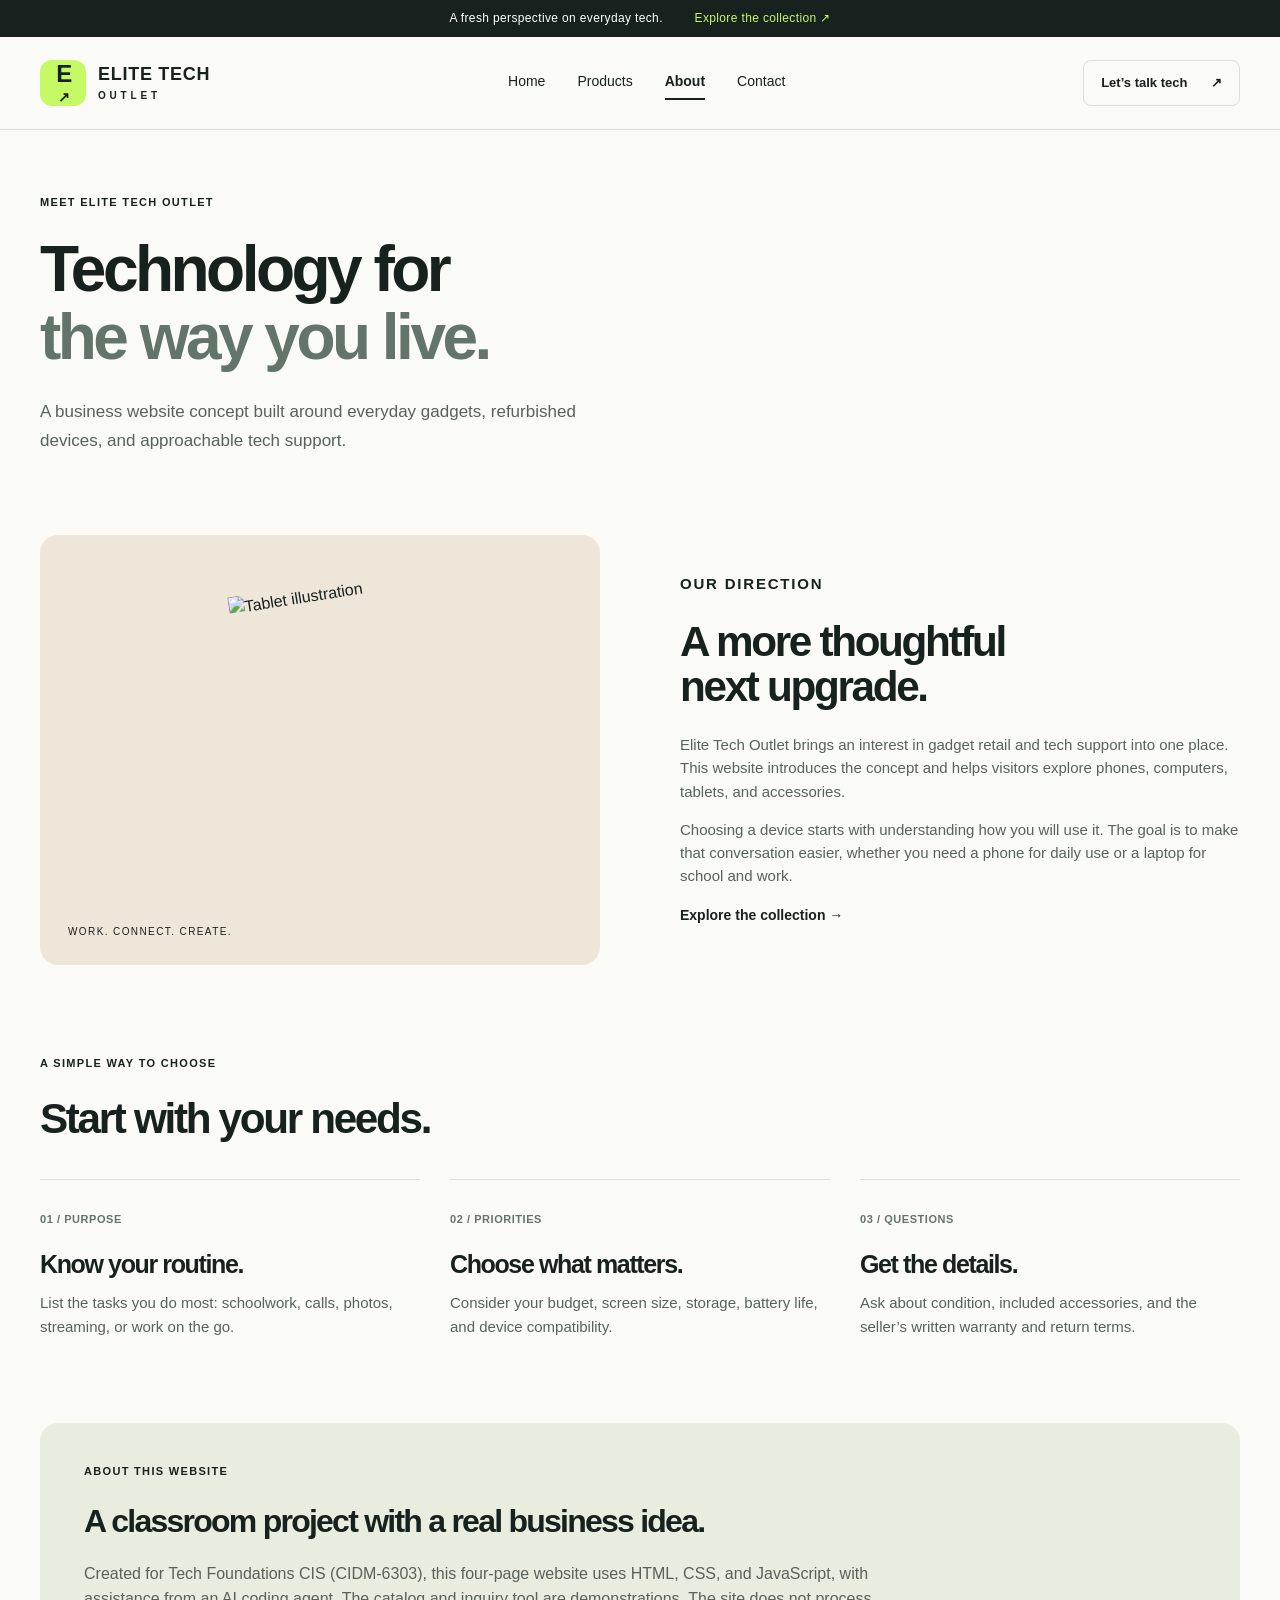
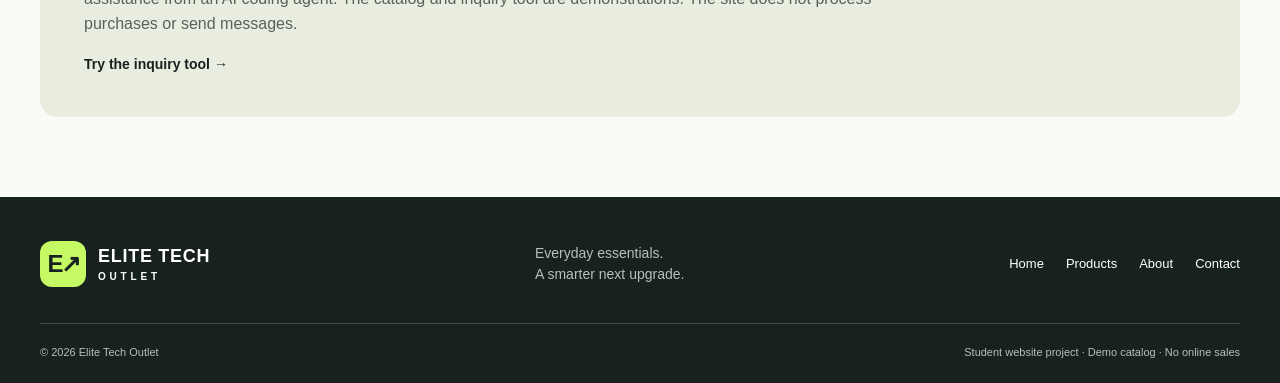
==== about.html @ 3df88bfc "Add website pages" ====
<!DOCTYPE html>
<html lang="en"><head><meta charset="UTF-8"><meta name="viewport" content="width=device-width, initial-scale=1"><meta name="description" content="Learn about the Elite Tech Outlet website concept and how to approach choosing a device."><title>About | Elite Tech Outlet</title><link rel="icon" href="assets/favicon.svg" type="image/svg+xml"><link rel="stylesheet" href="styles.css"><script src="script.js" defer></script></head>
<body><a class="skip" href="#main">Skip to content</a>
<div class="topbar">A fresh perspective on everyday tech. <span>Explore the collection ↗</span></div>
<header><div class="nav-wrap"><a class="brand" href="index.html" aria-label="Elite Tech Outlet home"><span class="monogram">E<span>↗</span></span><span>ELITE TECH<span class="brand-sub">OUTLET</span></span></a><button class="menu-toggle" aria-expanded="false" aria-controls="navigation">Menu <span aria-hidden="true">☰</span></button><nav id="navigation" aria-label="Main navigation"><a href="index.html">Home</a><a href="products.html">Products</a><a href="about.html" aria-current="page">About</a><a href="contact.html">Contact</a></nav><a class="nav-cta" href="contact.html">Let’s talk tech <span aria-hidden="true">↗</span></a></div></header>
<main id="main">
<section class="page-intro container"><p class="eyebrow">MEET ELITE TECH OUTLET</p><h1>Technology for<br><span>the way you live.</span></h1><p class="lead">A business website concept built around everyday gadgets, refurbished devices, and approachable tech support.</p></section>
<section class="about-story container"><div class="story-art"><img src="assets/tablet.svg" alt="Tablet illustration"><span>WORK. CONNECT. CREATE.</span></div><div><p class="eyebrow">OUR DIRECTION</p><h2>A more thoughtful<br>next upgrade.</h2><p>Elite Tech Outlet brings an interest in gadget retail and tech support into one place. This website introduces the concept and helps visitors explore phones, computers, tablets, and accessories.</p><p>Choosing a device starts with understanding how you will use it. The goal is to make that conversation easier, whether you need a phone for daily use or a laptop for school and work.</p><a class="text-link" href="products.html">Explore the collection →</a></div></section>
<section class="section container"><p class="eyebrow">A SIMPLE WAY TO CHOOSE</p><h2>Start with your needs.</h2><div class="steps"><article><span>01 / PURPOSE</span><h3>Know your routine.</h3><p>List the tasks you do most: schoolwork, calls, photos, streaming, or work on the go.</p></article><article><span>02 / PRIORITIES</span><h3>Choose what matters.</h3><p>Consider your budget, screen size, storage, battery life, and device compatibility.</p></article><article><span>03 / QUESTIONS</span><h3>Get the details.</h3><p>Ask about condition, included accessories, and the seller’s written warranty and return terms.</p></article></div></section>
<section class="project-note container"><p class="eyebrow">ABOUT THIS WEBSITE</p><h2>A classroom project with a real business idea.</h2><p>Created for Tech Foundations CIS (CIDM-6303), this four-page website uses HTML, CSS, and JavaScript, with assistance from an AI coding agent. The catalog and inquiry tool are demonstrations. The site does not process purchases or send messages.</p><a class="text-link" href="contact.html">Try the inquiry tool →</a></section></main>
<footer><div class="footer-top"><a class="brand" href="index.html"><span class="monogram">E↗</span><span>ELITE TECH<span class="brand-sub">OUTLET</span></span></a><p>Everyday essentials.<br>A smarter next upgrade.</p><nav aria-label="Footer navigation"><a href="index.html">Home</a><a href="products.html">Products</a><a href="about.html" aria-current="page">About</a><a href="contact.html">Contact</a></nav></div><div class="footer-bottom"><span>© 2026 Elite Tech Outlet</span><span>Student website project · Demo catalog · No online sales</span></div></footer></body></html>
---- styles.css ----
:root{--ink:#17211d;--muted:#57625b;--paper:#fafbf7;--green:#c5fa65;--line:#dce1d7;--radius:18px}*{box-sizing:border-box}body{margin:0;background:var(--paper);color:var(--ink);font-family:Arial,Helvetica,sans-serif;line-height:1.55}a{color:inherit;text-decoration:none}button,input,select,textarea{font:inherit}button,a,input,textarea,select{-webkit-tap-highlight-color:transparent}button{cursor:pointer}img{max-width:100%;display:block}h1,h2,h3,p{margin-top:0}h1,h2,h3{line-height:1.07;letter-spacing:-.055em}h1{font-size:clamp(42px,5.3vw,76px);margin-bottom:26px;font-weight:700}h1>span{color:#637468}h2{font-size:clamp(30px,3.3vw,46px);margin-bottom:24px}h3{font-size:28px}p{color:var(--muted)}.container{width:min(1200px,calc(100% - 80px));margin:auto}.topbar{background:var(--ink);color:#fff;text-align:center;font-size:12px;padding:9px 20px;letter-spacing:.03em}.topbar span{margin-left:28px;color:var(--green)}header{border-bottom:1px solid var(--line)}.nav-wrap{max-width:1320px;padding:23px 40px;margin:auto;display:flex;align-items:center;justify-content:space-between;gap:30px}.brand{display:inline-flex;align-items:center;gap:12px;font-weight:800;font-size:18px;letter-spacing:.04em;line-height:1.15}.monogram{display:grid;place-items:center;width:46px;height:46px;border-radius:12px;background:var(--green);font-size:24px;letter-spacing:-.1em}.monogram span{font-size:14px}.brand-sub{display:block;font-size:10px;letter-spacing:.38em;margin-top:5px}.nav-wrap nav{display:flex;gap:32px;font-size:14px}.nav-wrap nav a{padding:5px 0}.nav-wrap nav a[aria-current]{border-bottom:2px solid var(--ink);font-weight:bold}.nav-cta{font-size:13px;font-weight:bold;border:1px solid var(--line);padding:12px 17px;border-radius:8px}.nav-cta span{margin-left:20px}.menu-toggle{display:none}.hero{display:grid;grid-template-columns:1.05fr 1fr;gap:56px;align-items:center;padding-top:64px;padding-bottom:64px}.eyebrow{font-size:11px;font-weight:700;letter-spacing:.12em;color:var(--ink);margin-bottom:24px}.dot{display:inline-block;width:7px;height:7px;border-radius:50%;background:#709e33;margin-right:7px}.lead{font-size:17px;max-width:540px;line-height:1.7}.actions{display:flex;align-items:center;gap:28px;margin-top:30px}.button{display:inline-flex;align-items:center;justify-content:center;gap:28px;background:var(--ink);color:white;padding:16px 22px;border-radius:8px;border:0;font-size:14px;font-weight:bold;line-height:1.4}.button:hover{background:#354d3e}.text-link{font-size:14px;font-weight:bold}.text-link:hover{text-decoration:underline}.hero-note{font-size:11px;margin:32px 0 0;color:#788177;letter-spacing:.03em}.hero-art{height:480px;background:#e9eddf;border-radius:24px;position:relative;overflow:hidden}.art-grid{position:absolute;inset:0;background-image:linear-gradient(#d6ddce 1px,transparent 1px),linear-gradient(90deg,#d6ddce 1px,transparent 1px);background-size:44px 44px;opacity:.55}.hero-art:after{content:'';position:absolute;width:320px;height:320px;border-radius:50%;border:1px solid #abbc98;top:65px;left:75px}.art-caption,.art-bottom{position:absolute;font-size:10px;letter-spacing:.13em;font-weight:bold;left:28px;z-index:3}.art-caption{top:27px}.art-bottom{bottom:24px}.hero-laptop{position:absolute;width:88%;top:70px;left:-6%;transform:rotate(-9deg);z-index:1;filter:drop-shadow(0 25px 20px #52613f33)}.hero-phone{position:absolute;width:60%;top:110px;right:-9%;transform:rotate(12deg);z-index:2;filter:drop-shadow(0 20px 12px #26322133)}.floating-label{position:absolute;bottom:65px;left:26px;border:1px solid #ffffff80;background:#fafbf7e8;padding:13px 17px;border-radius:10px;font-size:11px;z-index:3}.category-strip{display:grid;grid-template-columns:repeat(4,1fr);border-top:1px solid var(--line);border-bottom:1px solid var(--line)}.category-strip a{padding:26px 22px;font-size:17px;display:flex;gap:16px;align-items:center;border-right:1px solid var(--line)}.category-strip a:last-child{border:0}.category-strip span{font-size:10px;color:#768071}.category-strip b{margin-left:auto}.category-strip a:hover{background:#edf3e5}.section{padding-top:80px;padding-bottom:70px}.section-heading{display:flex;justify-content:space-between;align-items:end;gap:30px;margin-bottom:25px}.section-heading h2{margin-bottom:0}.section-heading p:last-child{font-size:14px;margin-bottom:0}.editorial-grid{display:grid;grid-template-columns:1fr 1fr;gap:24px}.editorial-card{min-height:310px;border-radius:var(--radius);padding:34px;position:relative;overflow:hidden;display:flex;align-items:center}.lavender{background:#e7e7f4}.peach{background:#f0e8dd}.editorial-card>div{z-index:1;width:60%}.editorial-card h3{font-size:33px;margin-top:18px}.editorial-card img{position:absolute;width:52%;right:-5%;bottom:18px;transform:rotate(10deg)}.editorial-card.peach img{width:57%;bottom:35px}.guidance{background:var(--green);border-radius:var(--radius);padding:42px 44px;display:flex;justify-content:space-between;gap:50px;align-items:center;margin-bottom:80px}.guidance>div{max-width:660px}.guidance h2{font-size:37px;margin-bottom:16px}.guidance p:last-child{margin-bottom:0;color:#394634;font-size:15px}.guidance .eyebrow{margin-bottom:16px}.guidance .button{flex-shrink:0}footer{background:var(--ink);color:#fff;padding:44px 40px 22px}.footer-top,.footer-bottom{max-width:1200px;margin:auto;display:flex;align-items:center;justify-content:space-between;gap:30px}.footer-top p{font-size:14px;margin:0;color:#b7c1ba}.footer-top .monogram{color:var(--ink)}.footer-top nav{display:flex;gap:22px;font-size:13px}.footer-bottom{margin-top:36px;padding-top:20px;border-top:1px solid #415047;font-size:11px;color:#b7c1ba}.page-intro{padding-top:64px;padding-bottom:38px}.page-intro h1{font-size:clamp(42px,5vw,67px)}.catalog-note{max-width:750px;font-size:12px;padding-left:14px;border-left:2px solid #a1b489;margin-top:25px}.catalog{padding-bottom:65px}.catalog-toolbar{display:flex;justify-content:space-between;gap:20px;border-top:1px solid var(--line);padding:25px 0 10px;align-items:center}.filters{display:flex;gap:8px;flex-wrap:wrap}.filter{border:1px solid var(--line);border-radius:30px;background:transparent;padding:9px 17px;font-size:12px}.filter[aria-pressed=true]{background:var(--ink);color:#fff;border-color:var(--ink)}.search-wrap{position:relative;min-width:235px}.search-wrap input{width:100%;padding-right:30px}.search-wrap>span{position:absolute;right:14px;top:8px;pointer-events:none}.results{font-size:12px;margin:10px 0 24px}.product-grid{display:grid;grid-template-columns:repeat(3,1fr);gap:30px 24px}.product-card{border:1px solid var(--line);border-radius:16px;overflow:hidden;background:white}.product-image{background:#edf0e6;position:relative;padding:36px 30px 18px;height:255px;display:flex;justify-content:center}.product-card:nth-child(2n) .product-image{background:#e8eaf2}.product-card:nth-child(3n) .product-image{background:#f3eade}.product-image img{height:100%;width:100%;object-fit:contain;transition:transform .2s}.product-card:hover img{transform:translateY(-5px)}.product-tag{position:absolute;left:18px;top:15px;font-size:10px;letter-spacing:.06em}.product-content{padding:24px}.product-content h2{font-size:23px;letter-spacing:-.035em;margin-bottom:12px}.product-content p{font-size:14px;min-height:66px}.product-content .text-link{font-size:12px;display:flex;justify-content:space-between}.about-story{display:grid;grid-template-columns:1fr 1fr;gap:80px;align-items:center;padding:24px 0 10px}.about-story p{font-size:15px}.story-art{background:#efe6da;border-radius:18px;height:430px;display:flex;align-items:center;justify-content:center;position:relative}.story-art img{height:330px;transform:rotate(-9deg)}.story-art span{position:absolute;bottom:25px;left:28px;font-size:10px;letter-spacing:.14em}.steps{display:grid;grid-template-columns:repeat(3,1fr);gap:30px;margin-top:38px}.steps article{border-top:1px solid var(--line);padding-top:26px}.steps span{font-size:11px;color:#637468;font-weight:bold;letter-spacing:.05em}.steps h3{font-size:25px;margin:20px 0 14px}.steps p{font-size:15px}.project-note{background:#e9eddf;border-radius:18px;padding:40px 44px;margin-bottom:80px}.project-note h2{font-size:32px}.project-note p{max-width:850px}.contact-layout{display:grid;grid-template-columns:.85fr 1.25fr;gap:80px;padding-top:20px;padding-bottom:20px}.contact-layout aside>p{font-size:15px;max-width:340px}.contact-layout aside h2{font-size:38px}.contact-tip{display:flex;gap:16px;margin-top:36px}.contact-tip>span{background:#e9eddf;border-radius:50%;padding:5px 12px;height:38px}.contact-tip h3{font-size:18px;letter-spacing:-.02em;margin-bottom:8px}.contact-tip p{font-size:14px}.demo-notice{border-top:1px solid var(--line);padding-top:24px;margin-top:20px;font-size:13px}.demo-notice strong{font-size:12px;color:var(--ink)}form{background:white;border:1px solid var(--line);border-radius:18px;padding:34px}form h2{font-size:27px;margin-bottom:30px}.field-row{display:grid;grid-template-columns:1fr 1fr;gap:18px}.field{margin-bottom:21px}label{display:block;font-size:12px;font-weight:bold;margin-bottom:8px}label span{font-weight:normal;color:var(--muted)}input,select,textarea{width:100%;background:var(--paper);border:1px solid #cdd5ca;border-radius:7px;padding:12px 13px;color:var(--ink);font-size:14px}textarea{resize:vertical;min-height:130px}.checkbox{display:flex;align-items:flex-start;gap:10px;margin-bottom:24px}.checkbox input{width:auto;margin-top:4px;accent-color:var(--ink)}.checkbox span{font-size:12px}.faq{max-width:900px}.faq details{border-bottom:1px solid var(--line);padding:20px 0}.faq summary{cursor:pointer;font-size:17px;font-weight:bold}.faq details p{margin:18px 0 5px;font-size:15px}.skip{position:fixed;top:-100px;left:15px;padding:12px;background:var(--green);z-index:100}.skip:focus{top:10px}:focus-visible{outline:3px solid #577da4;outline-offset:4px}.sr-only{position:absolute;width:1px;height:1px;overflow:hidden;clip:rect(0,0,0,0)}[hidden]{display:none!important}#form-status{font-size:13px;margin:18px 0 0}#form-status a{text-decoration:underline;font-weight:bold}.menu-toggle{border:0;background:transparent;font-size:14px}
@media(min-width:1450px){.hero{padding-top:85px;padding-bottom:85px}.hero-art{height:500px}}@media(max-width:1000px){.container{width:calc(100% - 48px)}.nav-wrap{padding:20px 24px}.nav-cta{display:none}.hero{gap:30px}.hero-art{height:400px}.hero-copy h1{font-size:52px}.hero-laptop{top:80px}.hero-phone{top:110px}.actions{gap:18px}.category-strip a{padding:22px 14px}.catalog-toolbar{align-items:flex-start;flex-direction:column}.search-wrap{width:100%}.about-story{gap:40px}.contact-layout{gap:35px}.guidance{gap:24px;padding:35px}.guidance h2{font-size:30px}.footer-top nav{gap:14px}.editorial-card{padding:25px}.editorial-card h3{font-size:29px}}
@media(max-width:700px){.container{width:calc(100% - 36px)}.topbar{font-size:10px}.topbar span{display:none}.nav-wrap{padding:18px;flex-wrap:wrap;gap:15px}.brand{font-size:15px}.monogram{width:39px;height:39px}.menu-toggle{display:block}.nav-wrap nav{display:flex;flex-basis:100%;justify-content:space-between;gap:10px;padding-top:12px}.js .nav-wrap nav{display:none}.js .nav-wrap nav.is-open{display:flex}.hero{grid-template-columns:1fr;padding-top:40px;padding-bottom:35px;gap:35px}.hero-copy h1{font-size:51px}.lead{font-size:16px}.hero-art{height:370px}.hero-laptop{width:85%;top:25px}.hero-phone{width:52%;top:50px;right:-4%}.hero-art:after{top:10px}.hero-note{margin-top:24px}.category-strip{grid-template-columns:repeat(2,1fr)}.category-strip a{padding:18px 12px;font-size:15px}.category-strip a:nth-child(2){border-right:0}.category-strip a:nth-child(-n+2){border-bottom:1px solid var(--line)}.section{padding-top:50px;padding-bottom:45px}.section-heading{display:block}.section-heading>p{margin-top:20px}.editorial-grid{grid-template-columns:1fr}.editorial-card{min-height:270px;padding:28px}.editorial-card img{width:48%}.guidance{display:block;padding:30px 25px;margin-bottom:45px}.guidance .button{margin-top:25px}.guidance h2{font-size:32px}.page-intro{padding-top:42px;padding-bottom:25px}.page-intro h1{font-size:46px}.product-grid{grid-template-columns:1fr 1fr;gap:16px}.product-image{height:190px;padding:35px 12px 15px}.product-content{padding:18px 15px}.product-content h2{font-size:20px}.product-content p{font-size:13px;min-height:100px}.product-content .text-link{font-size:11px;gap:6px}.filter{padding:9px 13px}.catalog{padding-bottom:40px}.about-story{grid-template-columns:1fr;gap:35px}.story-art{height:320px}.story-art img{height:255px}.steps{grid-template-columns:1fr;gap:12px}.steps h3{margin-top:15px}.project-note{padding:30px 25px;margin-bottom:45px}.project-note h2{font-size:29px}.contact-layout{grid-template-columns:1fr;gap:25px}.contact-layout aside h2{font-size:34px}.contact-layout aside>p{max-width:none}.contact-tip{margin-top:24px}.field-row{grid-template-columns:1fr;gap:0}form{padding:25px 20px}.footer-top{flex-wrap:wrap}.footer-top p{font-size:12px}.footer-top nav{width:100%;justify-content:space-between;margin-top:10px}.footer-bottom{display:block;font-size:10px}.footer-bottom span{display:block;margin-top:6px}footer{padding:35px 22px 22px}}
@media(prefers-reduced-motion:reduce){*{transition:none!important}}@media(max-width:380px){.product-grid{grid-template-columns:1fr}.product-content p{min-height:0}.hero-copy h1{font-size:42px}.actions{flex-wrap:wrap}}
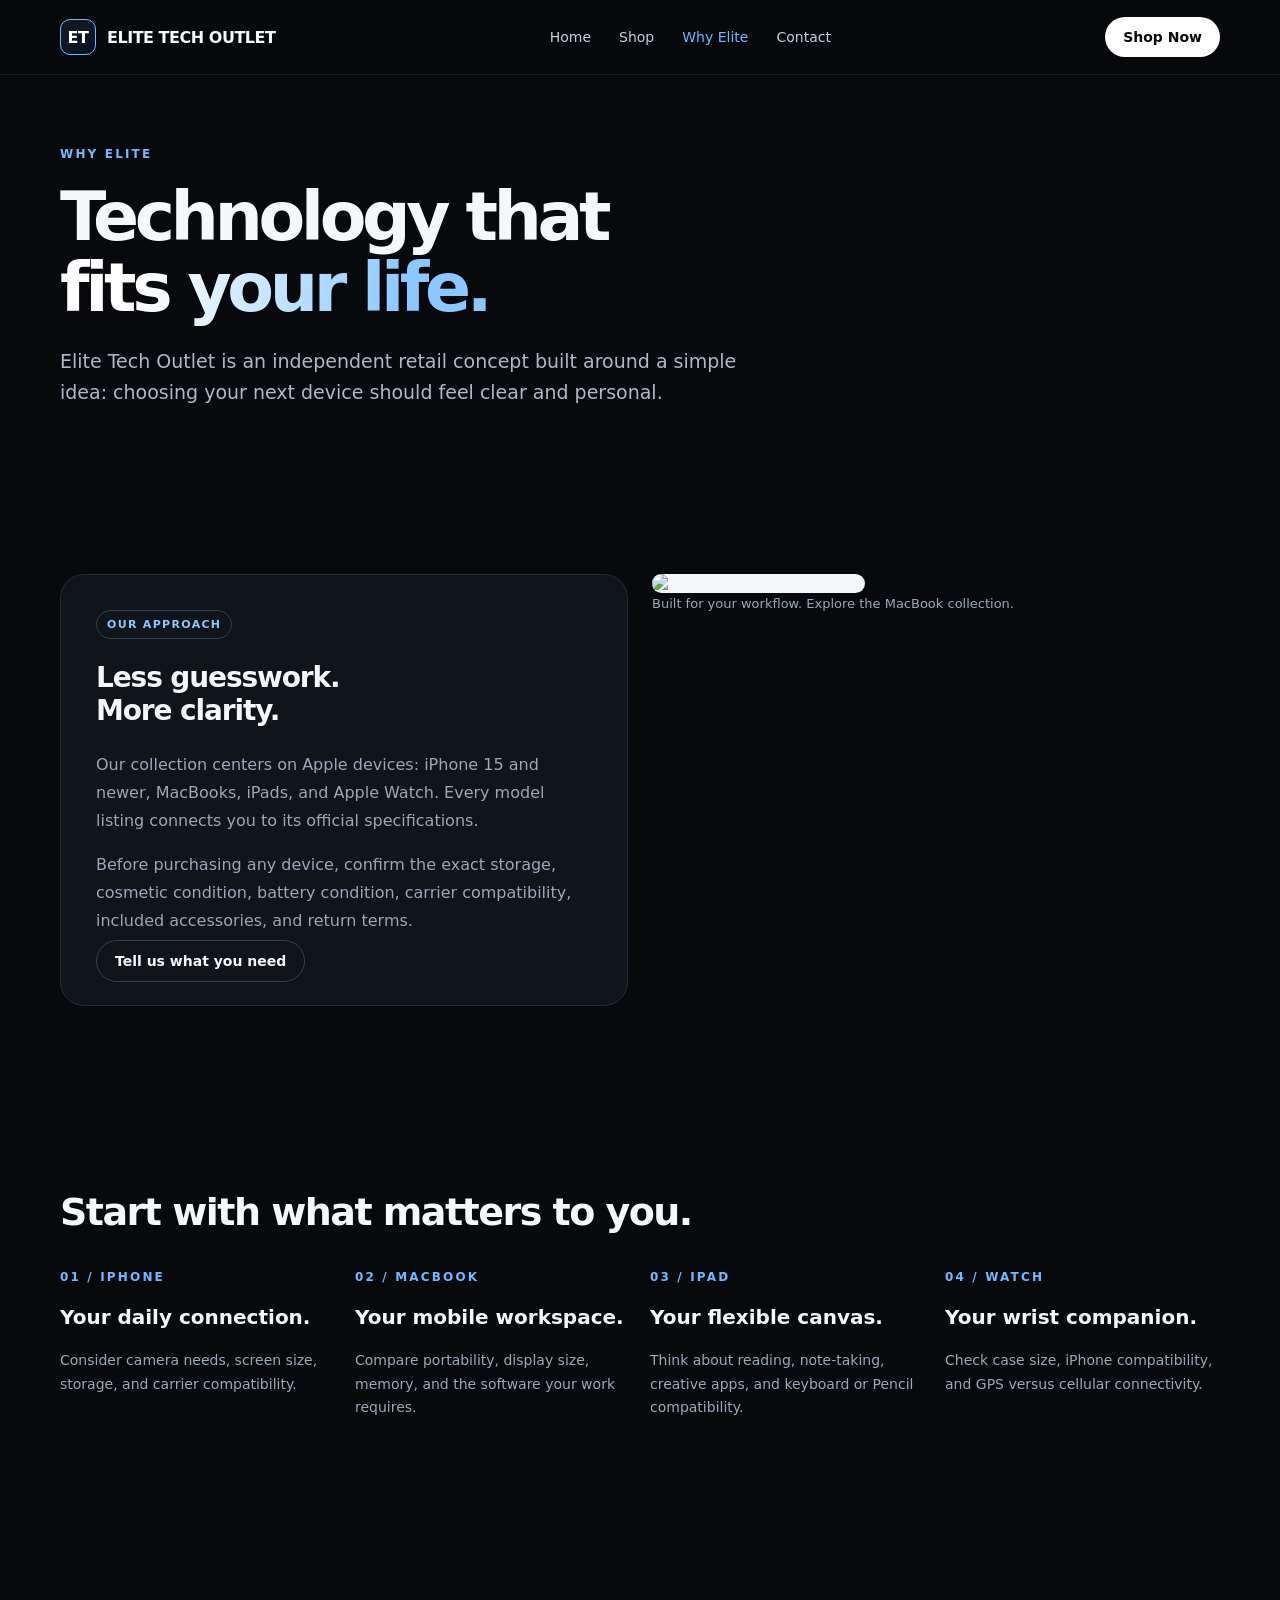
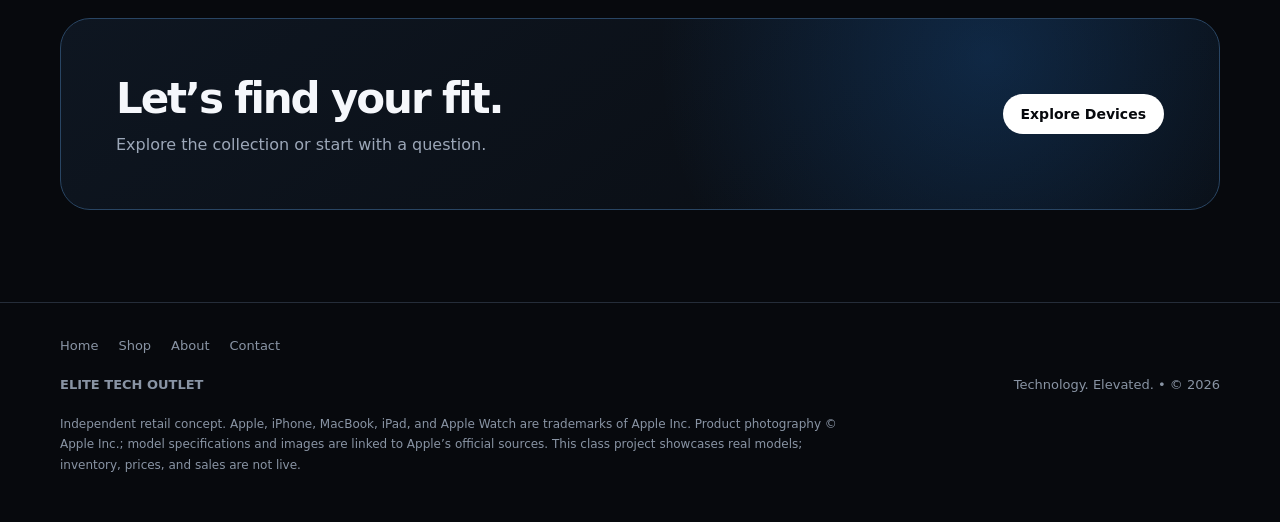
==== commit 5c27ab24: "Upload website design and Apple catalog" ====
--- a/about.html
+++ b/about.html
@@ -1,11 +1 @@
-<!DOCTYPE html>
-<html lang="en"><head><meta charset="UTF-8"><meta name="viewport" content="width=device-width, initial-scale=1"><meta name="description" content="Learn about the Elite Tech Outlet website concept and how to approach choosing a device."><title>About | Elite Tech Outlet</title><link rel="icon" href="assets/favicon.svg" type="image/svg+xml"><link rel="stylesheet" href="styles.css"><script src="script.js" defer></script></head>
-<body><a class="skip" href="#main">Skip to content</a>
-<div class="topbar">A fresh perspective on everyday tech. <span>Explore the collection ↗</span></div>
-<header><div class="nav-wrap"><a class="brand" href="index.html" aria-label="Elite Tech Outlet home"><span class="monogram">E<span>↗</span></span><span>ELITE TECH<span class="brand-sub">OUTLET</span></span></a><button class="menu-toggle" aria-expanded="false" aria-controls="navigation">Menu <span aria-hidden="true">☰</span></button><nav id="navigation" aria-label="Main navigation"><a href="index.html">Home</a><a href="products.html">Products</a><a href="about.html" aria-current="page">About</a><a href="contact.html">Contact</a></nav><a class="nav-cta" href="contact.html">Let’s talk tech <span aria-hidden="true">↗</span></a></div></header>
-<main id="main">
-<section class="page-intro container"><p class="eyebrow">MEET ELITE TECH OUTLET</p><h1>Technology for<br><span>the way you live.</span></h1><p class="lead">A business website concept built around everyday gadgets, refurbished devices, and approachable tech support.</p></section>
-<section class="about-story container"><div class="story-art"><img src="assets/tablet.svg" alt="Tablet illustration"><span>WORK. CONNECT. CREATE.</span></div><div><p class="eyebrow">OUR DIRECTION</p><h2>A more thoughtful<br>next upgrade.</h2><p>Elite Tech Outlet brings an interest in gadget retail and tech support into one place. This website introduces the concept and helps visitors explore phones, computers, tablets, and accessories.</p><p>Choosing a device starts with understanding how you will use it. The goal is to make that conversation easier, whether you need a phone for daily use or a laptop for school and work.</p><a class="text-link" href="products.html">Explore the collection →</a></div></section>
-<section class="section container"><p class="eyebrow">A SIMPLE WAY TO CHOOSE</p><h2>Start with your needs.</h2><div class="steps"><article><span>01 / PURPOSE</span><h3>Know your routine.</h3><p>List the tasks you do most: schoolwork, calls, photos, streaming, or work on the go.</p></article><article><span>02 / PRIORITIES</span><h3>Choose what matters.</h3><p>Consider your budget, screen size, storage, battery life, and device compatibility.</p></article><article><span>03 / QUESTIONS</span><h3>Get the details.</h3><p>Ask about condition, included accessories, and the seller’s written warranty and return terms.</p></article></div></section>
-<section class="project-note container"><p class="eyebrow">ABOUT THIS WEBSITE</p><h2>A classroom project with a real business idea.</h2><p>Created for Tech Foundations CIS (CIDM-6303), this four-page website uses HTML, CSS, and JavaScript, with assistance from an AI coding agent. The catalog and inquiry tool are demonstrations. The site does not process purchases or send messages.</p><a class="text-link" href="contact.html">Try the inquiry tool →</a></section></main>
-<footer><div class="footer-top"><a class="brand" href="index.html"><span class="monogram">E↗</span><span>ELITE TECH<span class="brand-sub">OUTLET</span></span></a><p>Everyday essentials.<br>A smarter next upgrade.</p><nav aria-label="Footer navigation"><a href="index.html">Home</a><a href="products.html">Products</a><a href="about.html" aria-current="page">About</a><a href="contact.html">Contact</a></nav></div><div class="footer-bottom"><span>© 2026 Elite Tech Outlet</span><span>Student website project · Demo catalog · No online sales</span></div></footer></body></html>+<!DOCTYPE html><html lang="en"><head><meta charset="UTF-8"><meta name="viewport" content="width=device-width,initial-scale=1"><title>Why Elite | Elite Tech Outlet</title><meta name="description" content="Explore iPhone 15 and newer, MacBook, iPad, and Apple Watch at Elite Tech Outlet."><link rel="icon" href="assets/favicon.svg"><link rel="stylesheet" href="styles.css"><script src="script.js" defer></script></head><body><a class="skip" href="#main">Skip to content</a><header><div class="container"><nav aria-label="Main navigation"><a class="brand" href="index.html"><span class="mark">ET</span><span>ELITE TECH OUTLET</span></a><div class="links" id="nav-links"><a href="index.html">Home</a><a href="products.html">Shop</a><a href="about.html" aria-current="page">Why Elite</a><a href="contact.html">Contact</a></div><a class="navbtn" href="products.html">Shop Now</a><button class="menu-toggle" aria-expanded="false" aria-controls="nav-links" aria-label="Toggle navigation">Menu</button></nav></div></header><main id="main"><section class="intro"><div class="container"><div class="eyebrow">Why Elite</div><h1>Technology that<br><span class="gradient">fits your life.</span></h1><p class="lead">Elite Tech Outlet is an independent retail concept built around a simple idea: choosing your next device should feel clear and personal.</p></div></section><section><div class="container two-col"><div class="copy-panel"><span class="tag">Our approach</span><h2>Less guesswork.<br>More clarity.</h2><p>Our collection centers on Apple devices: iPhone 15 and newer, MacBooks, iPads, and Apple Watch. Every model listing connects you to its official specifications.</p><p>Before purchasing any device, confirm the exact storage, cosmetic condition, battery condition, carrier compatibility, included accessories, and return terms.</p><a class="secondary" href="contact.html">Tell us what you need</a></div><div><img src="assets/macbook-pro.png" alt="MacBook Pro 14-inch M4" class="editorial-image" loading="lazy"><p class="catalog-note">Built for your workflow. Explore the MacBook collection.</p></div></div></section><section><div class="container"><div class="section-head"><h2>Start with what matters to you.</h2></div><div class="guide"><div><span class="eyebrow">01 / iPhone</span><h3>Your daily connection.</h3><p>Consider camera needs, screen size, storage, and carrier compatibility.</p></div><div><span class="eyebrow">02 / MacBook</span><h3>Your mobile workspace.</h3><p>Compare portability, display size, memory, and the software your work requires.</p></div><div><span class="eyebrow">03 / iPad</span><h3>Your flexible canvas.</h3><p>Think about reading, note-taking, creative apps, and keyboard or Pencil compatibility.</p></div><div><span class="eyebrow">04 / Watch</span><h3>Your wrist companion.</h3><p>Check case size, iPhone compatibility, and GPS versus cellular connectivity.</p></div></div></div></section><section><div class="container"><div class="cta"><div><h2>Let’s find your fit.</h2><p>Explore the collection or start with a question.</p></div><a class="hero-btn" href="products.html">Explore Devices</a></div></div></section></main><footer><div class="container"><div class="footer-links"><a href="index.html">Home</a><a href="products.html">Shop</a><a href="about.html">About</a><a href="contact.html">Contact</a></div><div class="foot"><strong>ELITE TECH OUTLET</strong><span>Technology. Elevated. • © 2026</span></div><p class="legal">Independent retail concept. Apple, iPhone, MacBook, iPad, and Apple Watch are trademarks of Apple Inc. Product photography © Apple Inc.; model specifications and images are linked to Apple’s official sources. This class project showcases real models; inventory, prices, and sales are not live.</p></div></footer></body></html>
--- a/styles.css
+++ b/styles.css
@@ -1,4 +1,27 @@
-:root{--ink:#17211d;--muted:#57625b;--paper:#fafbf7;--green:#c5fa65;--line:#dce1d7;--radius:18px}*{box-sizing:border-box}body{margin:0;background:var(--paper);color:var(--ink);font-family:Arial,Helvetica,sans-serif;line-height:1.55}a{color:inherit;text-decoration:none}button,input,select,textarea{font:inherit}button,a,input,textarea,select{-webkit-tap-highlight-color:transparent}button{cursor:pointer}img{max-width:100%;display:block}h1,h2,h3,p{margin-top:0}h1,h2,h3{line-height:1.07;letter-spacing:-.055em}h1{font-size:clamp(42px,5.3vw,76px);margin-bottom:26px;font-weight:700}h1>span{color:#637468}h2{font-size:clamp(30px,3.3vw,46px);margin-bottom:24px}h3{font-size:28px}p{color:var(--muted)}.container{width:min(1200px,calc(100% - 80px));margin:auto}.topbar{background:var(--ink);color:#fff;text-align:center;font-size:12px;padding:9px 20px;letter-spacing:.03em}.topbar span{margin-left:28px;color:var(--green)}header{border-bottom:1px solid var(--line)}.nav-wrap{max-width:1320px;padding:23px 40px;margin:auto;display:flex;align-items:center;justify-content:space-between;gap:30px}.brand{display:inline-flex;align-items:center;gap:12px;font-weight:800;font-size:18px;letter-spacing:.04em;line-height:1.15}.monogram{display:grid;place-items:center;width:46px;height:46px;border-radius:12px;background:var(--green);font-size:24px;letter-spacing:-.1em}.monogram span{font-size:14px}.brand-sub{display:block;font-size:10px;letter-spacing:.38em;margin-top:5px}.nav-wrap nav{display:flex;gap:32px;font-size:14px}.nav-wrap nav a{padding:5px 0}.nav-wrap nav a[aria-current]{border-bottom:2px solid var(--ink);font-weight:bold}.nav-cta{font-size:13px;font-weight:bold;border:1px solid var(--line);padding:12px 17px;border-radius:8px}.nav-cta span{margin-left:20px}.menu-toggle{display:none}.hero{display:grid;grid-template-columns:1.05fr 1fr;gap:56px;align-items:center;padding-top:64px;padding-bottom:64px}.eyebrow{font-size:11px;font-weight:700;letter-spacing:.12em;color:var(--ink);margin-bottom:24px}.dot{display:inline-block;width:7px;height:7px;border-radius:50%;background:#709e33;margin-right:7px}.lead{font-size:17px;max-width:540px;line-height:1.7}.actions{display:flex;align-items:center;gap:28px;margin-top:30px}.button{display:inline-flex;align-items:center;justify-content:center;gap:28px;background:var(--ink);color:white;padding:16px 22px;border-radius:8px;border:0;font-size:14px;font-weight:bold;line-height:1.4}.button:hover{background:#354d3e}.text-link{font-size:14px;font-weight:bold}.text-link:hover{text-decoration:underline}.hero-note{font-size:11px;margin:32px 0 0;color:#788177;letter-spacing:.03em}.hero-art{height:480px;background:#e9eddf;border-radius:24px;position:relative;overflow:hidden}.art-grid{position:absolute;inset:0;background-image:linear-gradient(#d6ddce 1px,transparent 1px),linear-gradient(90deg,#d6ddce 1px,transparent 1px);background-size:44px 44px;opacity:.55}.hero-art:after{content:'';position:absolute;width:320px;height:320px;border-radius:50%;border:1px solid #abbc98;top:65px;left:75px}.art-caption,.art-bottom{position:absolute;font-size:10px;letter-spacing:.13em;font-weight:bold;left:28px;z-index:3}.art-caption{top:27px}.art-bottom{bottom:24px}.hero-laptop{position:absolute;width:88%;top:70px;left:-6%;transform:rotate(-9deg);z-index:1;filter:drop-shadow(0 25px 20px #52613f33)}.hero-phone{position:absolute;width:60%;top:110px;right:-9%;transform:rotate(12deg);z-index:2;filter:drop-shadow(0 20px 12px #26322133)}.floating-label{position:absolute;bottom:65px;left:26px;border:1px solid #ffffff80;background:#fafbf7e8;padding:13px 17px;border-radius:10px;font-size:11px;z-index:3}.category-strip{display:grid;grid-template-columns:repeat(4,1fr);border-top:1px solid var(--line);border-bottom:1px solid var(--line)}.category-strip a{padding:26px 22px;font-size:17px;display:flex;gap:16px;align-items:center;border-right:1px solid var(--line)}.category-strip a:last-child{border:0}.category-strip span{font-size:10px;color:#768071}.category-strip b{margin-left:auto}.category-strip a:hover{background:#edf3e5}.section{padding-top:80px;padding-bottom:70px}.section-heading{display:flex;justify-content:space-between;align-items:end;gap:30px;margin-bottom:25px}.section-heading h2{margin-bottom:0}.section-heading p:last-child{font-size:14px;margin-bottom:0}.editorial-grid{display:grid;grid-template-columns:1fr 1fr;gap:24px}.editorial-card{min-height:310px;border-radius:var(--radius);padding:34px;position:relative;overflow:hidden;display:flex;align-items:center}.lavender{background:#e7e7f4}.peach{background:#f0e8dd}.editorial-card>div{z-index:1;width:60%}.editorial-card h3{font-size:33px;margin-top:18px}.editorial-card img{position:absolute;width:52%;right:-5%;bottom:18px;transform:rotate(10deg)}.editorial-card.peach img{width:57%;bottom:35px}.guidance{background:var(--green);border-radius:var(--radius);padding:42px 44px;display:flex;justify-content:space-between;gap:50px;align-items:center;margin-bottom:80px}.guidance>div{max-width:660px}.guidance h2{font-size:37px;margin-bottom:16px}.guidance p:last-child{margin-bottom:0;color:#394634;font-size:15px}.guidance .eyebrow{margin-bottom:16px}.guidance .button{flex-shrink:0}footer{background:var(--ink);color:#fff;padding:44px 40px 22px}.footer-top,.footer-bottom{max-width:1200px;margin:auto;display:flex;align-items:center;justify-content:space-between;gap:30px}.footer-top p{font-size:14px;margin:0;color:#b7c1ba}.footer-top .monogram{color:var(--ink)}.footer-top nav{display:flex;gap:22px;font-size:13px}.footer-bottom{margin-top:36px;padding-top:20px;border-top:1px solid #415047;font-size:11px;color:#b7c1ba}.page-intro{padding-top:64px;padding-bottom:38px}.page-intro h1{font-size:clamp(42px,5vw,67px)}.catalog-note{max-width:750px;font-size:12px;padding-left:14px;border-left:2px solid #a1b489;margin-top:25px}.catalog{padding-bottom:65px}.catalog-toolbar{display:flex;justify-content:space-between;gap:20px;border-top:1px solid var(--line);padding:25px 0 10px;align-items:center}.filters{display:flex;gap:8px;flex-wrap:wrap}.filter{border:1px solid var(--line);border-radius:30px;background:transparent;padding:9px 17px;font-size:12px}.filter[aria-pressed=true]{background:var(--ink);color:#fff;border-color:var(--ink)}.search-wrap{position:relative;min-width:235px}.search-wrap input{width:100%;padding-right:30px}.search-wrap>span{position:absolute;right:14px;top:8px;pointer-events:none}.results{font-size:12px;margin:10px 0 24px}.product-grid{display:grid;grid-template-columns:repeat(3,1fr);gap:30px 24px}.product-card{border:1px solid var(--line);border-radius:16px;overflow:hidden;background:white}.product-image{background:#edf0e6;position:relative;padding:36px 30px 18px;height:255px;display:flex;justify-content:center}.product-card:nth-child(2n) .product-image{background:#e8eaf2}.product-card:nth-child(3n) .product-image{background:#f3eade}.product-image img{height:100%;width:100%;object-fit:contain;transition:transform .2s}.product-card:hover img{transform:translateY(-5px)}.product-tag{position:absolute;left:18px;top:15px;font-size:10px;letter-spacing:.06em}.product-content{padding:24px}.product-content h2{font-size:23px;letter-spacing:-.035em;margin-bottom:12px}.product-content p{font-size:14px;min-height:66px}.product-content .text-link{font-size:12px;display:flex;justify-content:space-between}.about-story{display:grid;grid-template-columns:1fr 1fr;gap:80px;align-items:center;padding:24px 0 10px}.about-story p{font-size:15px}.story-art{background:#efe6da;border-radius:18px;height:430px;display:flex;align-items:center;justify-content:center;position:relative}.story-art img{height:330px;transform:rotate(-9deg)}.story-art span{position:absolute;bottom:25px;left:28px;font-size:10px;letter-spacing:.14em}.steps{display:grid;grid-template-columns:repeat(3,1fr);gap:30px;margin-top:38px}.steps article{border-top:1px solid var(--line);padding-top:26px}.steps span{font-size:11px;color:#637468;font-weight:bold;letter-spacing:.05em}.steps h3{font-size:25px;margin:20px 0 14px}.steps p{font-size:15px}.project-note{background:#e9eddf;border-radius:18px;padding:40px 44px;margin-bottom:80px}.project-note h2{font-size:32px}.project-note p{max-width:850px}.contact-layout{display:grid;grid-template-columns:.85fr 1.25fr;gap:80px;padding-top:20px;padding-bottom:20px}.contact-layout aside>p{font-size:15px;max-width:340px}.contact-layout aside h2{font-size:38px}.contact-tip{display:flex;gap:16px;margin-top:36px}.contact-tip>span{background:#e9eddf;border-radius:50%;padding:5px 12px;height:38px}.contact-tip h3{font-size:18px;letter-spacing:-.02em;margin-bottom:8px}.contact-tip p{font-size:14px}.demo-notice{border-top:1px solid var(--line);padding-top:24px;margin-top:20px;font-size:13px}.demo-notice strong{font-size:12px;color:var(--ink)}form{background:white;border:1px solid var(--line);border-radius:18px;padding:34px}form h2{font-size:27px;margin-bottom:30px}.field-row{display:grid;grid-template-columns:1fr 1fr;gap:18px}.field{margin-bottom:21px}label{display:block;font-size:12px;font-weight:bold;margin-bottom:8px}label span{font-weight:normal;color:var(--muted)}input,select,textarea{width:100%;background:var(--paper);border:1px solid #cdd5ca;border-radius:7px;padding:12px 13px;color:var(--ink);font-size:14px}textarea{resize:vertical;min-height:130px}.checkbox{display:flex;align-items:flex-start;gap:10px;margin-bottom:24px}.checkbox input{width:auto;margin-top:4px;accent-color:var(--ink)}.checkbox span{font-size:12px}.faq{max-width:900px}.faq details{border-bottom:1px solid var(--line);padding:20px 0}.faq summary{cursor:pointer;font-size:17px;font-weight:bold}.faq details p{margin:18px 0 5px;font-size:15px}.skip{position:fixed;top:-100px;left:15px;padding:12px;background:var(--green);z-index:100}.skip:focus{top:10px}:focus-visible{outline:3px solid #577da4;outline-offset:4px}.sr-only{position:absolute;width:1px;height:1px;overflow:hidden;clip:rect(0,0,0,0)}[hidden]{display:none!important}#form-status{font-size:13px;margin:18px 0 0}#form-status a{text-decoration:underline;font-weight:bold}.menu-toggle{border:0;background:transparent;font-size:14px}
-@media(min-width:1450px){.hero{padding-top:85px;padding-bottom:85px}.hero-art{height:500px}}@media(max-width:1000px){.container{width:calc(100% - 48px)}.nav-wrap{padding:20px 24px}.nav-cta{display:none}.hero{gap:30px}.hero-art{height:400px}.hero-copy h1{font-size:52px}.hero-laptop{top:80px}.hero-phone{top:110px}.actions{gap:18px}.category-strip a{padding:22px 14px}.catalog-toolbar{align-items:flex-start;flex-direction:column}.search-wrap{width:100%}.about-story{gap:40px}.contact-layout{gap:35px}.guidance{gap:24px;padding:35px}.guidance h2{font-size:30px}.footer-top nav{gap:14px}.editorial-card{padding:25px}.editorial-card h3{font-size:29px}}
-@media(max-width:700px){.container{width:calc(100% - 36px)}.topbar{font-size:10px}.topbar span{display:none}.nav-wrap{padding:18px;flex-wrap:wrap;gap:15px}.brand{font-size:15px}.monogram{width:39px;height:39px}.menu-toggle{display:block}.nav-wrap nav{display:flex;flex-basis:100%;justify-content:space-between;gap:10px;padding-top:12px}.js .nav-wrap nav{display:none}.js .nav-wrap nav.is-open{display:flex}.hero{grid-template-columns:1fr;padding-top:40px;padding-bottom:35px;gap:35px}.hero-copy h1{font-size:51px}.lead{font-size:16px}.hero-art{height:370px}.hero-laptop{width:85%;top:25px}.hero-phone{width:52%;top:50px;right:-4%}.hero-art:after{top:10px}.hero-note{margin-top:24px}.category-strip{grid-template-columns:repeat(2,1fr)}.category-strip a{padding:18px 12px;font-size:15px}.category-strip a:nth-child(2){border-right:0}.category-strip a:nth-child(-n+2){border-bottom:1px solid var(--line)}.section{padding-top:50px;padding-bottom:45px}.section-heading{display:block}.section-heading>p{margin-top:20px}.editorial-grid{grid-template-columns:1fr}.editorial-card{min-height:270px;padding:28px}.editorial-card img{width:48%}.guidance{display:block;padding:30px 25px;margin-bottom:45px}.guidance .button{margin-top:25px}.guidance h2{font-size:32px}.page-intro{padding-top:42px;padding-bottom:25px}.page-intro h1{font-size:46px}.product-grid{grid-template-columns:1fr 1fr;gap:16px}.product-image{height:190px;padding:35px 12px 15px}.product-content{padding:18px 15px}.product-content h2{font-size:20px}.product-content p{font-size:13px;min-height:100px}.product-content .text-link{font-size:11px;gap:6px}.filter{padding:9px 13px}.catalog{padding-bottom:40px}.about-story{grid-template-columns:1fr;gap:35px}.story-art{height:320px}.story-art img{height:255px}.steps{grid-template-columns:1fr;gap:12px}.steps h3{margin-top:15px}.project-note{padding:30px 25px;margin-bottom:45px}.project-note h2{font-size:29px}.contact-layout{grid-template-columns:1fr;gap:25px}.contact-layout aside h2{font-size:34px}.contact-layout aside>p{max-width:none}.contact-tip{margin-top:24px}.field-row{grid-template-columns:1fr;gap:0}form{padding:25px 20px}.footer-top{flex-wrap:wrap}.footer-top p{font-size:12px}.footer-top nav{width:100%;justify-content:space-between;margin-top:10px}.footer-bottom{display:block;font-size:10px}.footer-bottom span{display:block;margin-top:6px}footer{padding:35px 22px 22px}}
-@media(prefers-reduced-motion:reduce){*{transition:none!important}}@media(max-width:380px){.product-grid{grid-template-columns:1fr}.product-content p{min-height:0}.hero-copy h1{font-size:42px}.actions{flex-wrap:wrap}}
+
+    :root{--bg:#07090d;--panel:#10141b;--panel2:#151a23;--text:#f5f7fb;--muted:#9ca7b8;--blue:#238cff;--line:#252d39}
+    *{box-sizing:border-box}html{scroll-behavior:smooth}body{margin:0;background:var(--bg);color:var(--text);font-family:Inter,ui-sans-serif,system-ui,-apple-system,BlinkMacSystemFont,"Segoe UI",sans-serif}
+    a{text-decoration:none;color:inherit}.container{width:min(1160px,92%);margin:auto}
+    header{position:sticky;top:0;z-index:20;background:rgba(7,9,13,.86);backdrop-filter:blur(18px);border-bottom:1px solid rgba(255,255,255,.07)}
+    nav{height:74px;display:flex;align-items:center;justify-content:space-between}.brand{display:flex;align-items:center;gap:11px;font-weight:800;letter-spacing:-.03em}.mark{width:36px;height:36px;border:1px solid #6fb8ff;border-radius:10px;display:grid;place-items:center;color:#fff;background:linear-gradient(145deg,#151b25,#07111f);font-weight:900}
+    .links{display:flex;gap:28px;color:#c7cfdb;font-size:14px}.links a:hover{color:#fff}.navbtn,.hero-btn{background:#fff;color:#07090d;padding:12px 18px;border-radius:999px;font-weight:750;font-size:14px}
+    .hero{min-height:690px;display:grid;place-items:center;position:relative;overflow:hidden;background:radial-gradient(circle at 72% 32%,rgba(35,140,255,.20),transparent 32%),radial-gradient(circle at 20% 75%,rgba(35,140,255,.08),transparent 28%)}
+    .hero:after{content:"";position:absolute;width:620px;height:620px;border:1px solid rgba(95,166,255,.13);border-radius:50%;right:-160px;top:80px;box-shadow:0 0 100px rgba(35,140,255,.08)}
+    .hero-inner{position:relative;z-index:2;padding:90px 0}.eyebrow{color:#72b9ff;text-transform:uppercase;letter-spacing:.18em;font-size:12px;font-weight:800;margin-bottom:20px}
+    h1{font-size:clamp(48px,8vw,88px);line-height:.94;letter-spacing:-.065em;max-width:850px;margin:0 0 25px}
+    .gradient{background:linear-gradient(100deg,#fff 20%,#8dc7ff 80%);-webkit-background-clip:text;background-clip:text;color:transparent}
+    .lead{max-width:610px;color:#aeb8c7;font-size:19px;line-height:1.65;margin-bottom:34px}.actions{display:flex;gap:13px;flex-wrap:wrap}.secondary{padding:12px 18px;border:1px solid #394352;border-radius:999px;font-weight:700;font-size:14px}
+    section{padding:92px 0}.section-head{display:flex;align-items:end;justify-content:space-between;gap:20px;margin-bottom:32px}.section-head h2{font-size:38px;letter-spacing:-.04em;margin:0}.section-head p{color:var(--muted);max-width:470px;line-height:1.6;margin:0}
+    .grid{display:grid;grid-template-columns:repeat(4,1fr);gap:16px}.card{background:linear-gradient(145deg,var(--panel),#0c1016);border:1px solid var(--line);border-radius:22px;padding:25px;min-height:180px;transition:.25s}.card:hover{transform:translateY(-4px);border-color:#405268}
+    .icon{font-size:25px;margin-bottom:35px}.card h3{margin:0 0 8px;font-size:18px}.card p{margin:0;color:var(--muted);font-size:14px;line-height:1.5}
+    .feature{display:grid;grid-template-columns:1.1fr .9fr;gap:18px}.feature-box{border:1px solid var(--line);border-radius:28px;padding:40px;background:linear-gradient(135deg,#111721,#0a0d12)}.feature-box h3{font-size:32px;letter-spacing:-.04em;margin:0 0 14px}.feature-box p{color:var(--muted);line-height:1.7}.tag{display:inline-block;padding:7px 10px;border:1px solid #31445a;border-radius:999px;color:#8ec7ff;font-size:11px;font-weight:800;text-transform:uppercase;letter-spacing:.12em;margin-bottom:22px}
+    .stats{display:grid;grid-template-columns:repeat(3,1fr);gap:1px;background:var(--line);border:1px solid var(--line);border-radius:22px;overflow:hidden}.stat{background:var(--panel);padding:28px}.stat strong{font-size:28px}.stat span{display:block;color:var(--muted);font-size:13px;margin-top:7px}
+    .cta{border:1px solid #294563;border-radius:30px;padding:55px;background:radial-gradient(circle at 80% 20%,rgba(35,140,255,.2),transparent 35%),linear-gradient(145deg,#0e1621,#090c11);display:flex;align-items:center;justify-content:space-between;gap:30px}.cta h2{font-size:42px;letter-spacing:-.05em;margin:0 0 12px}.cta p{color:var(--muted);margin:0}
+    footer{border-top:1px solid var(--line);padding:35px 0;color:#8994a4;font-size:13px}.foot{display:flex;justify-content:space-between;gap:20px}
+    @media(max-width:850px){.links{display:none}.grid{grid-template-columns:1fr 1fr}.feature{grid-template-columns:1fr}.cta{display:block}.cta .hero-btn{display:inline-block;margin-top:25px}}
+    @media(max-width:560px){.grid,.stats{grid-template-columns:1fr}.hero{min-height:620px}section{padding:70px 0}.section-head{display:block}.section-head p{margin-top:12px}.cta h2{font-size:34px}.foot{display:block}.foot span{display:block;margin-top:10px}}
+  
+button,input,select,textarea{font:inherit}button{cursor:pointer}a:focus-visible,button:focus-visible,input:focus-visible,select:focus-visible,textarea:focus-visible{outline:3px solid #72b9ff;outline-offset:5px}.skip{position:absolute;left:15px;top:-100px;background:#fff;color:#000;padding:12px;z-index:99}.skip:focus{top:10px}.navbtn{border:0}.menu-toggle{display:none;background:none;color:white;border:1px solid var(--line);border-radius:8px;padding:8px 12px}.links a[aria-current=page]{color:#72b9ff}.hero-inner{display:grid;grid-template-columns:1.1fr .9fr;align-items:center;gap:25px}.hero-art{position:relative;display:grid;place-items:center;min-height:400px}.hero-art img{width:100%;max-width:470px;filter:drop-shadow(0 30px 50px #0008)}.hero-art small{position:absolute;bottom:0;color:var(--muted)}.hero h1{font-size:clamp(50px,7vw,88px)}.category-photo{height:170px;display:grid;place-items:center;background:#f5f6f8;border-radius:14px;margin-bottom:22px}.category-photo img{width:90%;height:90%;object-fit:contain}.card{display:block}.arrow{display:block;color:#72b9ff;margin-top:20px;font-size:14px}.intro{padding:72px 0 40px}.intro h1{font-size:clamp(44px,6vw,68px);line-height:1.05;margin-bottom:22px}.intro .lead{max-width:720px}.catalog{padding-top:24px}.filterbar{display:flex;justify-content:space-between;gap:20px;flex-wrap:wrap;margin-bottom:24px}.filters{display:flex;gap:8px;flex-wrap:wrap}.filter{border:1px solid var(--line);border-radius:999px;padding:10px 17px;background:var(--panel);color:var(--muted)}.filter[aria-pressed=true]{background:#fff;color:#07090d;border-color:#fff}.searchbox label{display:block;font-size:12px;margin-bottom:7px;color:var(--muted)}input,select,textarea{background:#10141b;border:1px solid #394352;border-radius:10px;padding:12px;color:#f5f7fb;width:100%}.searchbox input{min-width:240px}.product-grid{display:grid;grid-template-columns:repeat(3,1fr);gap:22px}.product{border:1px solid var(--line);border-radius:22px;overflow:hidden;background:var(--panel)}.product[hidden]{display:none}.product-image{height:260px;background:#f5f6f8;display:grid;place-items:center;padding:20px}.product-image img{height:100%;width:100%;object-fit:contain}.product-copy{padding:24px}.product h2{font-size:22px;letter-spacing:-.03em;margin:8px 0 12px}.product .spec{color:var(--muted);line-height:1.6;min-height:48px;font-size:14px}.product-category{font-size:11px;color:#72b9ff;text-transform:uppercase;letter-spacing:.13em}.product-bottom{display:flex;align-items:center;justify-content:space-between;gap:8px;margin-top:22px}.product-bottom a{font-size:13px}.quote{background:#fff;color:#07090d;padding:10px 15px;border-radius:999px;font-weight:750}.source{color:#9ca7b8;text-decoration:underline;text-underline-offset:4px}.catalog-note{color:var(--muted);font-size:13px;line-height:1.7;margin:0 0 28px}.result-count{color:var(--muted);font-size:13px;margin:0 0 20px}.empty{padding:50px;text-align:center;border:1px solid var(--line);border-radius:20px}.two-col{display:grid;grid-template-columns:1fr 1fr;gap:24px}.copy-panel{padding:35px;border:1px solid var(--line);border-radius:24px;background:var(--panel)}.copy-panel h2{font-size:28px;letter-spacing:-.04em;margin-top:0}.copy-panel p,.copy-panel li{color:var(--muted);line-height:1.75}.editorial-image{width:100%;height:300px;object-fit:contain;background:#f5f6f8;border-radius:20px}.guide{display:grid;grid-template-columns:repeat(4,1fr);gap:20px}.guide h3{font-size:20px}.guide p{line-height:1.7;color:var(--muted);font-size:14px}.form-grid{display:grid;grid-template-columns:1fr 1fr;gap:20px}.field label{display:block;margin-bottom:8px;font-size:14px}.field.full{grid-column:1/-1}textarea{resize:vertical;min-height:140px}.form-note{font-size:13px;color:var(--muted);line-height:1.6}.submit{background:#fff;color:#07090d;border:0;padding:14px 24px;border-radius:999px;font-weight:750}.status{color:#8ec7ff;line-height:1.6}.status:empty{display:none}details{border-bottom:1px solid var(--line);padding:20px 0}summary{cursor:pointer;font-weight:650}details p{color:var(--muted);line-height:1.65}.footer-links{display:flex;gap:20px;flex-wrap:wrap;margin-bottom:24px}.legal{font-size:12px;line-height:1.7;max-width:790px;margin-top:22px}.hero-art img,.category-photo img{object-fit:contain}.stats{grid-template-columns:1fr}.stat strong{font-size:22px}.stat{padding:25px}.feature-box{padding:38px}.feature-box p{margin-bottom:0}.section-head h2{font-size:clamp(28px,4vw,38px)}
+@media(max-width:850px){.hero-inner{grid-template-columns:1fr}.hero-art{min-height:240px}.hero-art img{max-height:310px;max-width:380px}.hero{min-height:auto}.hero-inner{padding:65px 0}.product-grid{grid-template-columns:1fr 1fr}.two-col{grid-template-columns:1fr}.guide{grid-template-columns:1fr 1fr}.menu-toggle{display:block}.links.open{display:flex;position:absolute;left:0;right:0;top:74px;flex-direction:column;padding:25px 5%;background:#10141b;border-bottom:1px solid var(--line);gap:24px}.hero:after{pointer-events:none}.navbtn{display:none}}
+@media(max-width:560px){.product-grid{grid-template-columns:1fr}.form-grid{grid-template-columns:1fr}.guide{grid-template-columns:1fr}.hero-art{min-height:220px}.hero-art img{max-height:250px}.cta{padding:30px}.brand{font-size:14px}.searchbox{width:100%}.searchbox input{min-width:0}.product-image{height:250px}.copy-panel{padding:25px}.intro{padding-top:50px}.hero h1{font-size:58px}.lead{font-size:17px}.grid{grid-template-columns:1fr 1fr}.card{padding:17px}.category-photo{height:130px}.card h3{font-size:17px}}
+@media(prefers-reduced-motion:reduce){html{scroll-behavior:auto}.card{transition:none}.card:hover{transform:none}}
